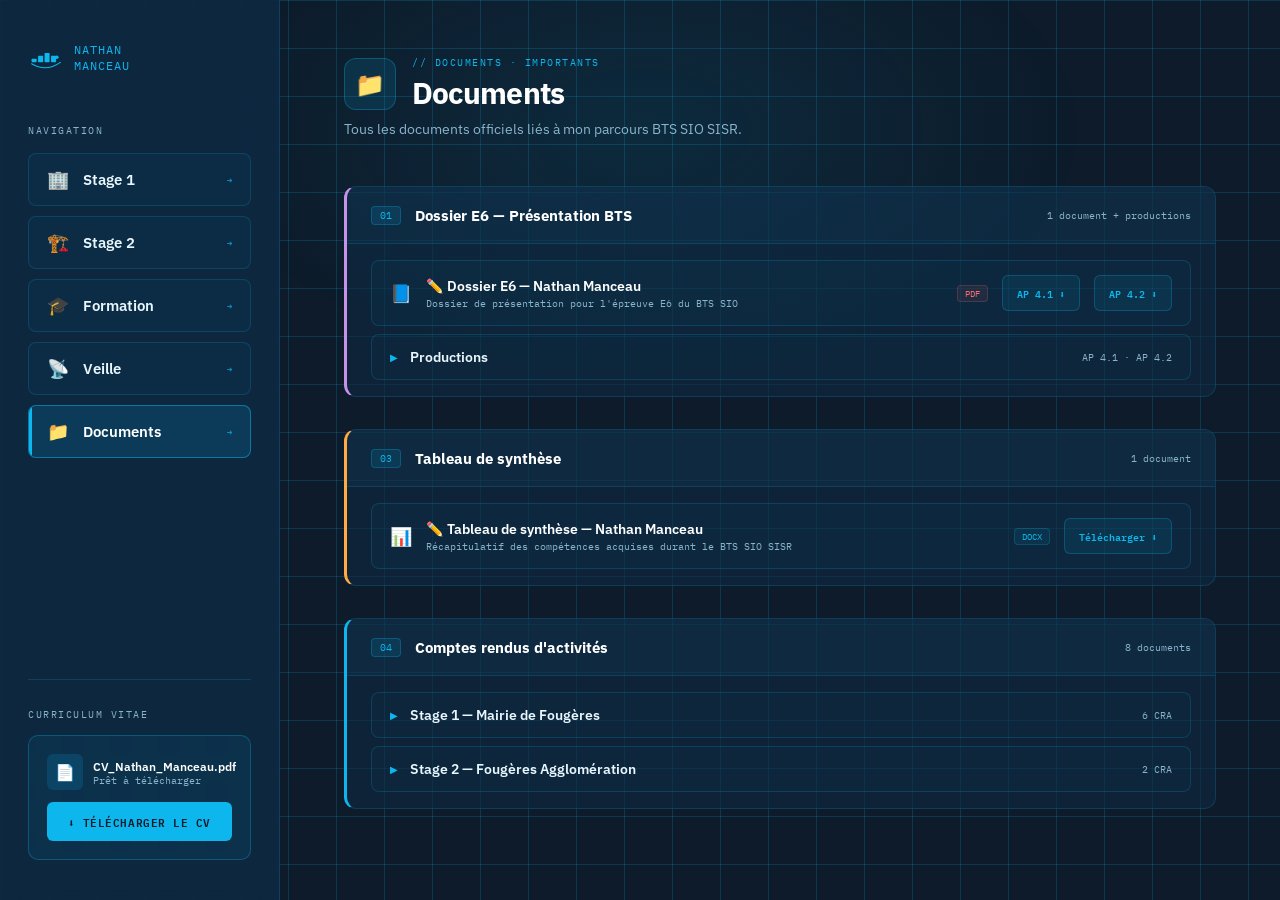
==== documents.html @ 99dd77e7 "Update documents.html" ====
<!DOCTYPE html>
<html lang="fr">
<head>
<meta charset="UTF-8">
<meta name="viewport" content="width=device-width, initial-scale=1.0">
<title>Nathan Manceau — Document</title>
<link href="https://fonts.googleapis.com/css2?family=IBM+Plex+Mono:wght@400;500;600&family=IBM+Plex+Sans:wght@300;400;600;700&display=swap" rel="stylesheet">
<style>
  :root {
    --docker-dark:   #0d1b2a;
    --docker-navy:   #0f2a44;
    --docker-blue:   #0db7ed;
    --docker-light:  #e8f6fd;
    --docker-grey:   #8ab4cc;
    --docker-border: rgba(13,183,237,0.18);
    --white:         #ffffff;
    --green:         #3ddc84;
    --orange:        #ffaa44;
    --purple:        #c792ea;
    --red:           #ff6b6b;
  }

  * { margin: 0; padding: 0; box-sizing: border-box; }

  body {
    font-family: 'IBM Plex Sans', sans-serif;
    background: var(--docker-dark);
    color: var(--white);
    min-height: 100vh;
    display: flex;
    overflow-x: hidden;
  }

  body::before {
    content: '';
    position: fixed; inset: 0;
    background-image:
      linear-gradient(var(--docker-border) 1px, transparent 1px),
      linear-gradient(90deg, var(--docker-border) 1px, transparent 1px);
    background-size: 48px 48px;
    pointer-events: none; z-index: 0;
  }

  body::after {
    content: '';
    position: fixed;
    top: -120px; left: 50%; transform: translateX(-50%);
    width: 900px; height: 500px; border-radius: 50%;
    background: radial-gradient(ellipse, rgba(13,183,237,0.10) 0%, transparent 70%);
    pointer-events: none; z-index: 0;
  }

  /* ── SIDEBAR ── */
  .sidebar {
    position: fixed; left: 0; top: 0; bottom: 0; width: 280px;
    background: rgba(15,42,68,0.85); backdrop-filter: blur(12px);
    border-right: 1px solid var(--docker-border);
    display: flex; flex-direction: column;
    padding: 40px 28px; z-index: 10;
  }

  .sidebar-logo { display: flex; align-items: center; gap: 10px; margin-bottom: 48px; cursor: pointer; }
  .whale-icon { width: 36px; height: 36px; flex-shrink: 0; }
  .sidebar-brand { font-family: 'IBM Plex Mono', monospace; font-size: 12px; color: var(--docker-blue); letter-spacing: 0.08em; text-transform: uppercase; line-height: 1.3; }

  .nav-label { font-family: 'IBM Plex Mono', monospace; font-size: 10px; color: var(--docker-grey); text-transform: uppercase; letter-spacing: 0.15em; margin-bottom: 16px; }
  .nav-buttons { display: flex; flex-direction: column; gap: 10px; flex: 1; }

  .nav-btn {
    display: flex; align-items: center; gap: 14px;
    padding: 14px 18px; border: 1px solid var(--docker-border);
    border-radius: 8px; background: rgba(13,183,237,0.04);
    color: var(--docker-light); font-family: 'IBM Plex Sans', sans-serif;
    font-size: 0.92rem; font-weight: 600; cursor: pointer;
    text-decoration: none; transition: all 0.22s ease;
    position: relative; overflow: hidden;
  }
  .nav-btn::before { content: ''; position: absolute; left: 0; top: 0; bottom: 0; width: 3px; background: var(--docker-blue); transform: scaleY(0); transition: transform 0.22s ease; border-radius: 0 2px 2px 0; }
  .nav-btn:hover { background: rgba(13,183,237,0.12); border-color: rgba(13,183,237,0.45); color: var(--white); transform: translateX(4px); }
  .nav-btn:hover::before { transform: scaleY(1); }
  .nav-btn.active { background: rgba(13,183,237,0.15); border-color: rgba(13,183,237,0.5); color: var(--white); }
  .nav-btn.active::before { transform: scaleY(1); }
  .nav-btn .btn-icon { font-size: 18px; flex-shrink: 0; }
  .nav-btn .btn-tag { font-family: 'IBM Plex Mono', monospace; font-size: 9px; color: var(--docker-blue); margin-left: auto; opacity: 0.7; }

  .cv-section { margin-top: auto; padding-top: 28px; border-top: 1px solid var(--docker-border); }
  .cv-label { font-family: 'IBM Plex Mono', monospace; font-size: 10px; color: var(--docker-grey); text-transform: uppercase; letter-spacing: 0.15em; margin-bottom: 14px; }
  .cv-card { background: rgba(13,183,237,0.07); border: 1px solid rgba(13,183,237,0.3); border-radius: 10px; padding: 18px; display: flex; flex-direction: column; gap: 12px; }
  .cv-file { display: flex; align-items: center; gap: 10px; }
  .cv-file-icon { width: 36px; height: 36px; background: rgba(13,183,237,0.15); border-radius: 6px; display: flex; align-items: center; justify-content: center; font-size: 16px; flex-shrink: 0; }
  .cv-file-info { flex: 1; }
  .cv-file-name { font-size: 0.78rem; font-weight: 600; color: var(--white); }
  .cv-file-size { font-family: 'IBM Plex Mono', monospace; font-size: 10px; color: var(--docker-grey); }
  .cv-download-btn { display: flex; align-items: center; justify-content: center; gap: 8px; padding: 10px; background: var(--docker-blue); color: var(--docker-dark); font-family: 'IBM Plex Mono', monospace; font-size: 11px; font-weight: 600; letter-spacing: 0.05em; text-transform: uppercase; border: none; border-radius: 6px; cursor: pointer; text-decoration: none; transition: all 0.2s ease; }
  .cv-download-btn:hover { background: #30ccf5; transform: translateY(-1px); box-shadow: 0 6px 20px rgba(13,183,237,0.35); }

  /* ── MAIN ── */
  .main { margin-left: 280px; flex: 1; padding: 56px 64px; position: relative; z-index: 1; }

  .page-header { display: flex; align-items: center; gap: 16px; margin-bottom: 8px; animation: fadeUp 0.5s ease both; }
  .page-icon { width: 52px; height: 52px; background: rgba(13,183,237,0.12); border: 1px solid rgba(13,183,237,0.3); border-radius: 12px; display: flex; align-items: center; justify-content: center; font-size: 24px; flex-shrink: 0; }
  .page-eyebrow { font-family: 'IBM Plex Mono', monospace; font-size: 10px; color: var(--docker-blue); text-transform: uppercase; letter-spacing: 0.15em; margin-bottom: 4px; }
  .page-title { font-size: 1.9rem; font-weight: 700; letter-spacing: -0.03em; }
  .page-subtitle { color: var(--docker-grey); font-size: 0.88rem; margin-top: 8px; margin-bottom: 48px; animation: fadeUp 0.5s 0.1s ease both; }

  /* ── SECTIONS ── */
  .doc-sections { display: flex; flex-direction: column; gap: 32px; }

  .doc-section {
    background: rgba(15,42,68,0.6);
    border: 1px solid var(--docker-border);
    border-radius: 12px; overflow: hidden;
    animation: fadeUp 0.5s ease both;
  }
  .doc-section:nth-child(1) { animation-delay: 0.1s; }
  .doc-section:nth-child(2) { animation-delay: 0.2s; }
  .doc-section:nth-child(3) { animation-delay: 0.3s; }
  .doc-section:nth-child(4) { animation-delay: 0.4s; }

  .doc-section-head {
    display: flex; align-items: center; gap: 14px;
    padding: 18px 24px;
    border-bottom: 1px solid var(--docker-border);
    background: rgba(13,183,237,0.04);
  }

  .section-num { font-family: 'IBM Plex Mono', monospace; font-size: 10px; color: var(--docker-blue); background: rgba(13,183,237,0.12); border: 1px solid rgba(13,183,237,0.25); border-radius: 4px; padding: 2px 8px; flex-shrink: 0; }
  .section-title { font-size: 0.95rem; font-weight: 700; }
  .section-count { font-family: 'IBM Plex Mono', monospace; font-size: 10px; color: var(--docker-grey); margin-left: auto; }

  /* bande couleur gauche */
  .doc-section { border-left: 3px solid var(--section-color, var(--docker-blue)); }

  .doc-list { padding: 16px 24px; display: flex; flex-direction: column; gap: 8px; }

  .doc-item {
    display: flex; align-items: center; gap: 14px;
    padding: 14px 18px;
    background: rgba(13,183,237,0.03);
    border: 1px solid var(--docker-border);
    border-radius: 8px;
    transition: all 0.2s ease;
    position: relative; overflow: hidden;
  }

  .doc-item::before {
    content: ''; position: absolute; left: 0; top: 0; bottom: 0;
    width: 3px; background: var(--section-color, var(--docker-blue));
    transform: scaleY(0); transition: transform 0.2s ease;
  }

  .doc-item:hover { border-color: rgba(13,183,237,0.3); background: rgba(13,183,237,0.06); }
  .doc-item:hover::before { transform: scaleY(1); }

  .doc-item-icon { font-size: 18px; flex-shrink: 0; }

  .doc-item-info { flex: 1; min-width: 0; }
  .doc-item-name { font-size: 0.88rem; font-weight: 600; color: var(--white); white-space: nowrap; overflow: hidden; text-overflow: ellipsis; }
  .doc-item-desc { font-family: 'IBM Plex Mono', monospace; font-size: 10px; color: var(--docker-grey); margin-top: 2px; }

  .doc-item-ext {
    font-family: 'IBM Plex Mono', monospace; font-size: 9px;
    padding: 2px 7px; border-radius: 4px;
    text-transform: uppercase; flex-shrink: 0;
  }
  .ext-pdf  { color: var(--red);    background: rgba(255,107,107,0.08); border: 1px solid rgba(255,107,107,0.2); }
  .ext-docx { color: var(--docker-blue); background: rgba(13,183,237,0.08); border: 1px solid rgba(13,183,237,0.2); }
  .ext-xlsx { color: var(--green);  background: rgba(61,220,132,0.08); border: 1px solid rgba(61,220,132,0.2); }

  .doc-dl {
    display: flex; align-items: center; gap: 6px;
    padding: 8px 14px;
    background: rgba(13,183,237,0.08);
    border: 1px solid rgba(13,183,237,0.25);
    border-radius: 6px;
    color: var(--docker-blue);
    font-family: 'IBM Plex Mono', monospace;
    font-size: 10px; font-weight: 600;
    text-decoration: none; white-space: nowrap;
    transition: all 0.2s ease; flex-shrink: 0;
  }
  .doc-dl:hover { background: rgba(13,183,237,0.18); border-color: rgba(13,183,237,0.5); color: var(--white); }

  /* ── DROPDOWNS ── */
  .doc-dropdown {
    border: 1px solid var(--docker-border);
    border-radius: 8px;
    overflow: hidden;
    background: rgba(13,183,237,0.02);
  }

  .doc-dropdown-header {
    display: flex; align-items: center; gap: 12px;
    padding: 13px 18px;
    cursor: pointer; user-select: none;
    transition: background 0.2s;
  }

  .doc-dropdown-header:hover { background: rgba(13,183,237,0.08); }
  .doc-dropdown-header.sub { padding: 10px 18px; background: rgba(13,183,237,0.04); }

  .dd-arrow {
    font-size: 10px; color: var(--docker-blue);
    transition: transform 0.25s ease;
    flex-shrink: 0;
  }

  .doc-dropdown.open > .doc-dropdown-header .dd-arrow { transform: rotate(90deg); }

  .dd-title { font-size: 0.88rem; font-weight: 600; color: var(--docker-light); flex: 1; }
  .dd-count { font-family: 'IBM Plex Mono', monospace; font-size: 10px; color: var(--docker-grey); }

  .doc-dropdown-body {
    max-height: 0; overflow: hidden;
    transition: max-height 0.4s cubic-bezier(0.4,0,0.2,1);
    display: flex; flex-direction: column; gap: 6px;
    padding: 0 12px;
  }

  .doc-dropdown.open > .doc-dropdown-body {
    max-height: 1200px;
    padding: 8px 12px;
  }

  .doc-item.sub-item { margin: 0; }

  /* ── RESPONSIVE ── */
  @media (max-width: 768px) {
    body { flex-direction: column; }
    .sidebar { position: relative; width: 100%; height: auto; border-right: none; border-bottom: 1px solid var(--docker-border); padding: 20px 20px 16px; }
    .sidebar-logo { margin-bottom: 16px; }
    .nav-buttons { display: grid; grid-template-columns: repeat(2, 1fr); gap: 8px; flex: none; }
    .nav-btn { padding: 10px 12px; font-size: 0.82rem; }
    .cv-section { margin-top: 16px; padding-top: 16px; }
    .main { margin-left: 0; padding: 28px 20px 48px; }
    .doc-item { flex-wrap: wrap; }
    .doc-item-name { font-size: 0.82rem; }
  }

  @keyframes fadeUp {
    from { opacity: 0; transform: translateY(18px); }
    to   { opacity: 1; transform: translateY(0); }
  }
</style>
</head>
<body>

<!-- ── SIDEBAR ── -->
<aside class="sidebar">
  <div class="sidebar-logo" onclick="window.location.href='index.html'">
    <svg class="whale-icon" viewBox="0 0 100 100" fill="none" xmlns="http://www.w3.org/2000/svg">
      <rect x="10" y="52" width="14" height="10" rx="2" fill="#0db7ed"/>
      <rect x="28" y="44" width="14" height="18" rx="2" fill="#0db7ed"/>
      <rect x="46" y="36" width="14" height="26" rx="2" fill="#0db7ed"/>
      <rect x="64" y="44" width="14" height="18" rx="2" fill="#0db7ed"/>
      <path d="M10 66 Q50 90 90 62" stroke="#0db7ed" stroke-width="3" fill="none" stroke-linecap="round"/>
      <circle cx="80" cy="48" r="5" fill="#0db7ed"/>
    </svg>
    <div class="sidebar-brand">Nathan<br>Manceau</div>
  </div>

  <div class="nav-label">Navigation</div>
  <nav class="nav-buttons">
    <a href="stage1.html" class="nav-btn"><span class="btn-icon">🏢</span> Stage 1 <span class="btn-tag">→</span></a>
    <a href="stage2.html" class="nav-btn"><span class="btn-icon">🏗️</span> Stage 2 <span class="btn-tag">→</span></a>
    <a href="formation.html" class="nav-btn"><span class="btn-icon">🎓</span> Formation <span class="btn-tag">→</span></a>
    <a href="veille.html" class="nav-btn"><span class="btn-icon">📡</span> Veille <span class="btn-tag">→</span></a>
    <a href="#" class="nav-btn active"><span class="btn-icon">📁</span> Documents <span class="btn-tag">→</span></a>
  </nav>

  <div class="cv-section">
    <div class="cv-label">Curriculum Vitae</div>
    <div class="cv-card">
      <div class="cv-file">
        <div class="cv-file-icon">📄</div>
        <div class="cv-file-info">
          <div class="cv-file-name">CV_Nathan_Manceau.pdf</div>
          <div class="cv-file-size">Prêt à télécharger</div>
        </div>
      </div>
      <a href="CV_Nathan_Manceau.pdf" class="cv-download-btn" download>⬇ Télécharger le CV</a>
    </div>
  </div>
</aside>

<!-- ── MAIN ── -->
<main class="main">

  <div class="page-header">
    <div class="page-icon">📁</div>
    <div>
      <div class="page-eyebrow">// documents · importants</div>
      <h1 class="page-title">Documents</h1>
    </div>
  </div>
  <p class="page-subtitle">Tous les documents officiels liés à mon parcours BTS SIO SISR.</p>

  <div class="doc-sections">

    <!-- 01 — DOSSIER E6 -->
    <div class="doc-section" style="--section-color: var(--purple);">
      <div class="doc-section-head">
        <span class="section-num">01</span>
        <span class="section-title">Dossier E6 — Présentation BTS</span>
        <span class="section-count">1 document + productions</span>
      </div>
      <div class="doc-list">
        <div class="doc-item">
          <div class="doc-item-icon">📘</div>
          <div class="doc-item-info">
            <div class="doc-item-name">✏️ Dossier E6 — Nathan Manceau</div>
            <div class="doc-item-desc">Dossier de présentation pour l'épreuve E6 du BTS SIO</div>
          </div>
          <span class="doc-item-ext ext-pdf">pdf</span>
          <a href="E6-SISR-FicheDescriptive-RealisationProfessionnelle1_nmanceau.pdf" class="doc-dl" download>AP 4.1 ⬇</a>
          <a href="E6-SISR-FicheDescriptive-RealisationProfessionnelle2_nmanceau.pdf" class="doc-dl" download>AP 4.2 ⬇</a>
        </div>

        <!-- Productions -->
        <div class="doc-dropdown" id="dd-productions">
          <div class="doc-dropdown-header" onclick="toggleDd('dd-productions')">
            <span class="dd-arrow">▶</span>
            <span class="dd-title">Productions</span>
            <span class="dd-count">AP 4.1 · AP 4.2</span>
          </div>
          <div class="doc-dropdown-body">

            <!-- AP 4.1 -->
            <div class="doc-dropdown sub" id="dd-ap41">
              <div class="doc-dropdown-header sub" onclick="toggleDd('dd-ap41')">
                <span class="dd-arrow">▶</span>
                <span class="dd-title">AP 4.1</span>
              </div>
              <div class="doc-dropdown-body">
                <div class="doc-item sub-item">
                  <div class="doc-item-icon">📝</div>
                  <div class="doc-item-info">
                    <div class="doc-item-name">✏️ Production AP 4.1</div>
                    <div class="doc-item-desc">À compléter</div>
                  </div>
                  <span class="doc-item-ext ext-docx">docx</span>
                  <a href="#" class="doc-dl" download>Télécharger ⬇</a>
                </div>
              </div>
            </div>

            <!-- AP 4.2 -->
            <div class="doc-dropdown sub" id="dd-ap42">
              <div class="doc-dropdown-header sub" onclick="toggleDd('dd-ap42')">
                <span class="dd-arrow">▶</span>
                <span class="dd-title">AP 4.2</span>
              </div>
              <div class="doc-dropdown-body">
                <div class="doc-item sub-item">
                  <div class="doc-item-icon">📝</div>
                  <div class="doc-item-info">
                    <div class="doc-item-name">✏️ Production AP 4.2</div>
                    <div class="doc-item-desc">À compléter</div>
                  </div>
                  <span class="doc-item-ext ext-docx">docx</span>
                  <a href="#" class="doc-dl" download>Télécharger ⬇</a>
                </div>
              </div>
            </div>

          </div>
        </div>

      </div>
    </div>

    <!-- 03 — TABLEAU DE SYNTHÈSE -->
    <div class="doc-section" style="--section-color: var(--orange);">
      <div class="doc-section-head">
        <span class="section-num">03</span>
        <span class="section-title">Tableau de synthèse</span>
        <span class="section-count">1 document</span>
      </div>
      <div class="doc-list">
        <div class="doc-item">
          <div class="doc-item-icon">📊</div>
          <div class="doc-item-info">
            <div class="doc-item-name">✏️ Tableau de synthèse — Nathan Manceau</div>
            <div class="doc-item-desc">Récapitulatif des compétences acquises durant le BTS SIO SISR</div>
          </div>
          <span class="doc-item-ext ext-docx">docx</span>
          <a href="#" class="doc-dl" download>Télécharger ⬇</a>
        </div>
      </div>
    </div>

    <!-- 04 — COMPTES RENDUS D'ACTIVITÉS -->
    <div class="doc-section" style="--section-color: var(--docker-blue);">
      <div class="doc-section-head">
        <span class="section-num">04</span>
        <span class="section-title">Comptes rendus d'activités</span>
        <span class="section-count">8 documents</span>
      </div>
      <div class="doc-list">

        <!-- Stage 1 -->
        <div class="doc-dropdown" id="dd-stage1">
          <div class="doc-dropdown-header" onclick="toggleDd('dd-stage1')">
            <span class="dd-arrow">▶</span>
            <span class="dd-title">Stage 1 — Mairie de Fougères</span>
            <span class="dd-count">6 CRA</span>
          </div>
          <div class="doc-dropdown-body">
            <div class="doc-item sub-item">
              <div class="doc-item-icon">📝</div>
              <div class="doc-item-info">
                <div class="doc-item-name">CRA — 1</div>
              </div>
              <span class="doc-item-ext ext-docx">docx</span>
              <a href="CRA/année 1/ManceauNathan_CRA_1.docx" class="doc-dl" download>Télécharger ⬇</a>
            </div>
            <div class="doc-item sub-item">
              <div class="doc-item-icon">📝</div>
              <div class="doc-item-info">
                <div class="doc-item-name">CRA — PowerShell fond d'écran dynamique</div>
              </div>
              <span class="doc-item-ext ext-docx">docx</span>
              <a href="Stage 1/RA_ Affichage_de_données_système_sur_des_serveurs_via_PowerShell_Nathan Manceau.docx" class="doc-dl" download>Télécharger ⬇</a>
            </div>
            <div class="doc-item sub-item">
              <div class="doc-item-icon">📝</div>
              <div class="doc-item-info">
                <div class="doc-item-name">CRA — Image FOG</div>
              </div>
              <span class="doc-item-ext ext-docx">docx</span>
              <a href="Stage 1/RA_Image Fog_Nathan Manceau.docx" class="doc-dl" download>Télécharger ⬇</a>
            </div>
            <div class="doc-item sub-item">
              <div class="doc-item-icon">📝</div>
              <div class="doc-item-info">
                <div class="doc-item-name">CRA — Interphone Castel</div>
              </div>
              <span class="doc-item-ext ext-docx">docx</span>
              <a href="Stage 1/RA_interphone_Nathan Manceau.docx" class="doc-dl" download>Télécharger ⬇</a>
            </div>
            <div class="doc-item sub-item">
              <div class="doc-item-icon">📝</div>
              <div class="doc-item-info">
                <div class="doc-item-name">CRA — PowerShell planificateur</div>
              </div>
              <span class="doc-item-ext ext-docx">docx</span>
              <a href="Stage 1/RA_Powershell_Nathan Manceau.docx" class="doc-dl" download>Télécharger ⬇</a>
            </div>
            <div class="doc-item sub-item">
              <div class="doc-item-icon">📝</div>
              <div class="doc-item-info">
                <div class="doc-item-name">CRA — Zabbix</div>
              </div>
              <span class="doc-item-ext ext-docx">docx</span>
              <a href="Stage 1/RA_Zabbix_ManceauNathan1.docx" class="doc-dl" download>Télécharger ⬇</a>
            </div>
          </div>
        </div>

        <!-- Stage 2 -->
        <div class="doc-dropdown" id="dd-stage2">
          <div class="doc-dropdown-header" onclick="toggleDd('dd-stage2')">
            <span class="dd-arrow">▶</span>
            <span class="dd-title">Stage 2 — Fougères Agglomération</span>
            <span class="dd-count">2 CRA</span>
          </div>
          <div class="doc-dropdown-body">
            <div class="doc-item sub-item">
              <div class="doc-item-icon">📝</div>
              <div class="doc-item-info">
                <div class="doc-item-name">CRA — WireGuard</div>
              </div>
              <span class="doc-item-ext ext-docx">docx</span>
              <a href="Stage 2/wireguard.docx" class="doc-dl" download>Télécharger ⬇</a>
            </div>
            <div class="doc-item sub-item">
              <div class="doc-item-icon">📝</div>
              <div class="doc-item-info">
                <div class="doc-item-name">CRA — Prometheus & Grafana</div>
              </div>
              <span class="doc-item-ext ext-docx">docx</span>
              <a href="Stage 2/RA_Prometheus_NathanManceau.docx" class="doc-dl" download>Télécharger ⬇</a>
            </div>
          </div>
        </div>

      </div>
    </div>

  </div>
</main>

<script>
  function toggleDd(id) {
    const el = document.getElementById(id);
    el.classList.toggle('open');
  }
</script>

</body>
</html>
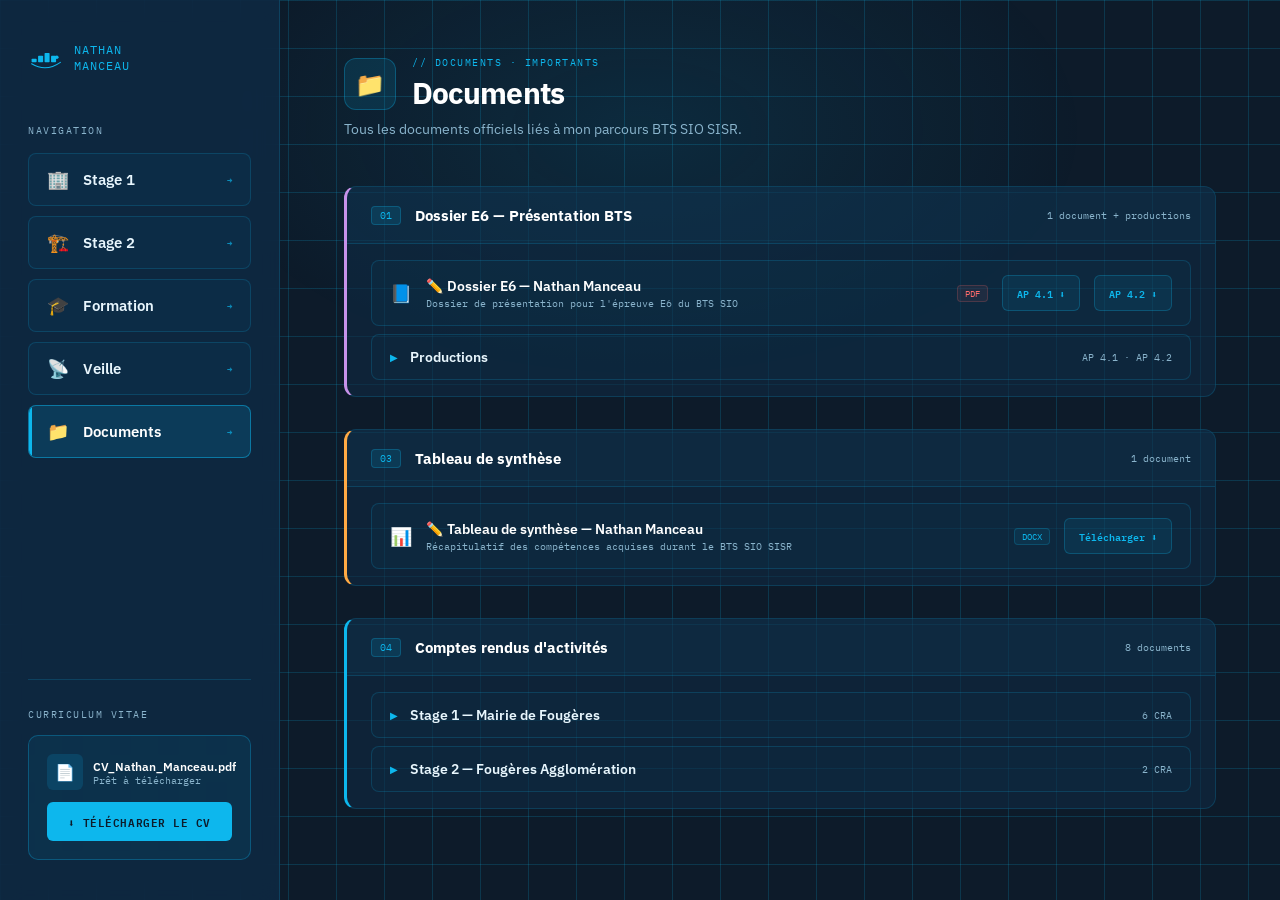
==== commit aeb33c3f: "Update documents.html" ====
--- a/documents.html
+++ b/documents.html
@@ -417,42 +417,42 @@
             <div class="doc-item sub-item">
               <div class="doc-item-icon">📝</div>
               <div class="doc-item-info">
-                <div class="doc-item-name">CRA — PowerShell fond d'écran dynamique</div>
-              </div>
-              <span class="doc-item-ext ext-docx">docx</span>
-              <a href="Stage 1/RA_ Affichage_de_données_système_sur_des_serveurs_via_PowerShell_Nathan Manceau.docx" class="doc-dl" download>Télécharger ⬇</a>
-            </div>
-            <div class="doc-item sub-item">
-              <div class="doc-item-icon">📝</div>
-              <div class="doc-item-info">
-                <div class="doc-item-name">CRA — Image FOG</div>
-              </div>
-              <span class="doc-item-ext ext-docx">docx</span>
-              <a href="Stage 1/RA_Image Fog_Nathan Manceau.docx" class="doc-dl" download>Télécharger ⬇</a>
-            </div>
-            <div class="doc-item sub-item">
-              <div class="doc-item-icon">📝</div>
-              <div class="doc-item-info">
-                <div class="doc-item-name">CRA — Interphone Castel</div>
-              </div>
-              <span class="doc-item-ext ext-docx">docx</span>
-              <a href="Stage 1/RA_interphone_Nathan Manceau.docx" class="doc-dl" download>Télécharger ⬇</a>
-            </div>
-            <div class="doc-item sub-item">
-              <div class="doc-item-icon">📝</div>
-              <div class="doc-item-info">
-                <div class="doc-item-name">CRA — PowerShell planificateur</div>
-              </div>
-              <span class="doc-item-ext ext-docx">docx</span>
-              <a href="Stage 1/RA_Powershell_Nathan Manceau.docx" class="doc-dl" download>Télécharger ⬇</a>
-            </div>
-            <div class="doc-item sub-item">
-              <div class="doc-item-icon">📝</div>
-              <div class="doc-item-info">
-                <div class="doc-item-name">CRA — Zabbix</div>
-              </div>
-              <span class="doc-item-ext ext-docx">docx</span>
-              <a href="Stage 1/RA_Zabbix_ManceauNathan1.docx" class="doc-dl" download>Télécharger ⬇</a>
+                <div class="doc-item-name">CRA — 2</div>
+              </div>
+              <span class="doc-item-ext ext-docx">docx</span>
+              <a href="CRA/année 1/NathanManceau_CRA_2.docx" class="doc-dl" download>Télécharger ⬇</a>
+            </div>
+            <div class="doc-item sub-item">
+              <div class="doc-item-icon">📝</div>
+              <div class="doc-item-info">
+                <div class="doc-item-name">CRA — 3</div>
+              </div>
+              <span class="doc-item-ext ext-docx">docx</span>
+              <a href="CRA/année 1/NathanManceau_CRA_3.docx" class="doc-dl" download>Télécharger ⬇</a>
+            </div>
+            <div class="doc-item sub-item">
+              <div class="doc-item-icon">📝</div>
+              <div class="doc-item-info">
+                <div class="doc-item-name">CRA — 4</div>
+              </div>
+              <span class="doc-item-ext ext-docx">docx</span>
+              <a href="CRA/année 1/NathanManceau_CRA_4.docx" class="doc-dl" download>Télécharger ⬇</a>
+            </div>
+            <div class="doc-item sub-item">
+              <div class="doc-item-icon">📝</div>
+              <div class="doc-item-info">
+                <div class="doc-item-name">CRA — 5</div>
+              </div>
+              <span class="doc-item-ext ext-docx">docx</span>
+              <a href="CRA/année 1/NathanManceau_CRA_5.docx" class="doc-dl" download>Télécharger ⬇</a>
+            </div>
+            <div class="doc-item sub-item">
+              <div class="doc-item-icon">📝</div>
+              <div class="doc-item-info">
+                <div class="doc-item-name">CRA — 6</div>
+              </div>
+              <span class="doc-item-ext ext-docx">docx</span>
+              <a href="CRA/année 1/NathanManceau_CRA_6.docx" class="doc-dl" download>Télécharger ⬇</a>
             </div>
           </div>
         </div>
@@ -468,18 +468,50 @@
             <div class="doc-item sub-item">
               <div class="doc-item-icon">📝</div>
               <div class="doc-item-info">
-                <div class="doc-item-name">CRA — WireGuard</div>
-              </div>
-              <span class="doc-item-ext ext-docx">docx</span>
-              <a href="Stage 2/wireguard.docx" class="doc-dl" download>Télécharger ⬇</a>
-            </div>
-            <div class="doc-item sub-item">
-              <div class="doc-item-icon">📝</div>
-              <div class="doc-item-info">
-                <div class="doc-item-name">CRA — Prometheus & Grafana</div>
-              </div>
-              <span class="doc-item-ext ext-docx">docx</span>
-              <a href="Stage 2/RA_Prometheus_NathanManceau.docx" class="doc-dl" download>Télécharger ⬇</a>
+                <div class="doc-item-name">CRA — 1</div>
+              </div>
+              <span class="doc-item-ext ext-docx">docx</span>
+              <a href="CRA/année 2/NathanManceau_CRA_1.docx" class="doc-dl" download>Télécharger ⬇</a>
+            </div>
+            <div class="doc-item sub-item">
+              <div class="doc-item-icon">📝</div>
+              <div class="doc-item-info">
+                <div class="doc-item-name">CRA — 2</div>
+              </div>
+              <span class="doc-item-ext ext-docx">docx</span>
+              <a href="CRA/année 2/NathanManceau_CRA_2.docx" class="doc-dl" download>Télécharger ⬇</a>
+            </div>
+            <div class="doc-item sub-item">
+              <div class="doc-item-icon">📝</div>
+              <div class="doc-item-info">
+                <div class="doc-item-name">CRA — 2</div>
+              </div>
+              <span class="doc-item-ext ext-docx">docx</span>
+              <a href="CRA/année 2/NathanManceau_CRA_3.docx" class="doc-dl" download>Télécharger ⬇</a>
+            </div>
+            <div class="doc-item sub-item">
+              <div class="doc-item-icon">📝</div>
+              <div class="doc-item-info">
+                <div class="doc-item-name">CRA — 2</div>
+              </div>
+              <span class="doc-item-ext ext-docx">docx</span>
+              <a href="CRA/année 2/NathanManceau_CRA_4.docx" class="doc-dl" download>Télécharger ⬇</a>
+            </div>
+            <div class="doc-item sub-item">
+              <div class="doc-item-icon">📝</div>
+              <div class="doc-item-info">
+                <div class="doc-item-name">CRA — 2</div>
+              </div>
+              <span class="doc-item-ext ext-docx">docx</span>
+              <a href="CRA/année 2/NathanManceau_CRA_5.docx" class="doc-dl" download>Télécharger ⬇</a>
+            </div>
+            <div class="doc-item sub-item">
+              <div class="doc-item-icon">📝</div>
+              <div class="doc-item-info">
+                <div class="doc-item-name">CRA — 2</div>
+              </div>
+              <span class="doc-item-ext ext-docx">docx</span>
+              <a href="CRA/année 2/NathanManceau_CRA_6.docx" class="doc-dl" download>Télécharger ⬇</a>
             </div>
           </div>
         </div>
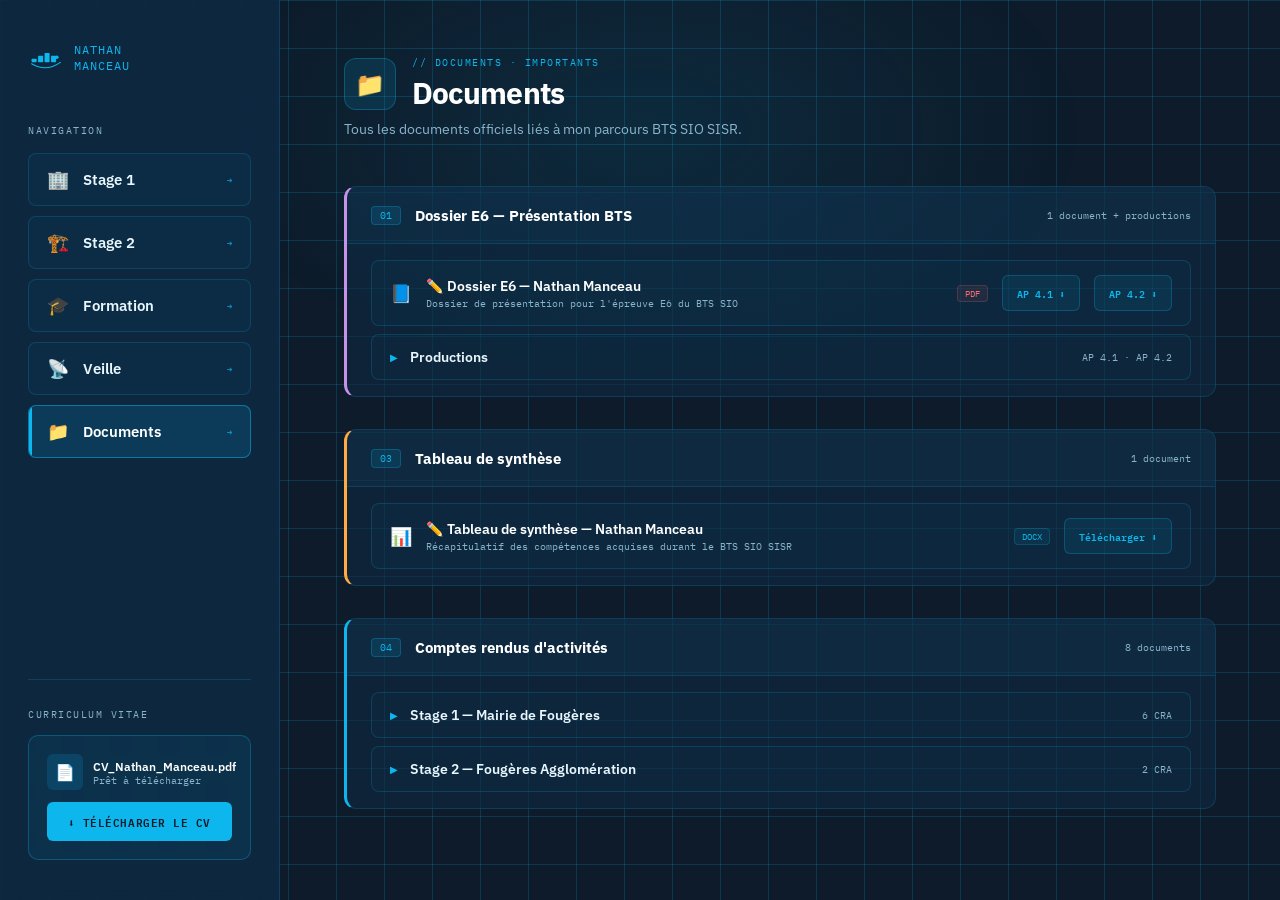
==== commit 28ff3077: "Update documents.html" ====
--- a/documents.html
+++ b/documents.html
@@ -484,7 +484,7 @@
             <div class="doc-item sub-item">
               <div class="doc-item-icon">📝</div>
               <div class="doc-item-info">
-                <div class="doc-item-name">CRA — 2</div>
+                <div class="doc-item-name">CRA — 3</div>
               </div>
               <span class="doc-item-ext ext-docx">docx</span>
               <a href="CRA/année 2/NathanManceau_CRA_3.docx" class="doc-dl" download>Télécharger ⬇</a>
@@ -492,7 +492,7 @@
             <div class="doc-item sub-item">
               <div class="doc-item-icon">📝</div>
               <div class="doc-item-info">
-                <div class="doc-item-name">CRA — 2</div>
+                <div class="doc-item-name">CRA — 4</div>
               </div>
               <span class="doc-item-ext ext-docx">docx</span>
               <a href="CRA/année 2/NathanManceau_CRA_4.docx" class="doc-dl" download>Télécharger ⬇</a>
@@ -500,7 +500,7 @@
             <div class="doc-item sub-item">
               <div class="doc-item-icon">📝</div>
               <div class="doc-item-info">
-                <div class="doc-item-name">CRA — 2</div>
+                <div class="doc-item-name">CRA — 5</div>
               </div>
               <span class="doc-item-ext ext-docx">docx</span>
               <a href="CRA/année 2/NathanManceau_CRA_5.docx" class="doc-dl" download>Télécharger ⬇</a>
@@ -508,7 +508,7 @@
             <div class="doc-item sub-item">
               <div class="doc-item-icon">📝</div>
               <div class="doc-item-info">
-                <div class="doc-item-name">CRA — 2</div>
+                <div class="doc-item-name">CRA — 6</div>
               </div>
               <span class="doc-item-ext ext-docx">docx</span>
               <a href="CRA/année 2/NathanManceau_CRA_6.docx" class="doc-dl" download>Télécharger ⬇</a>
